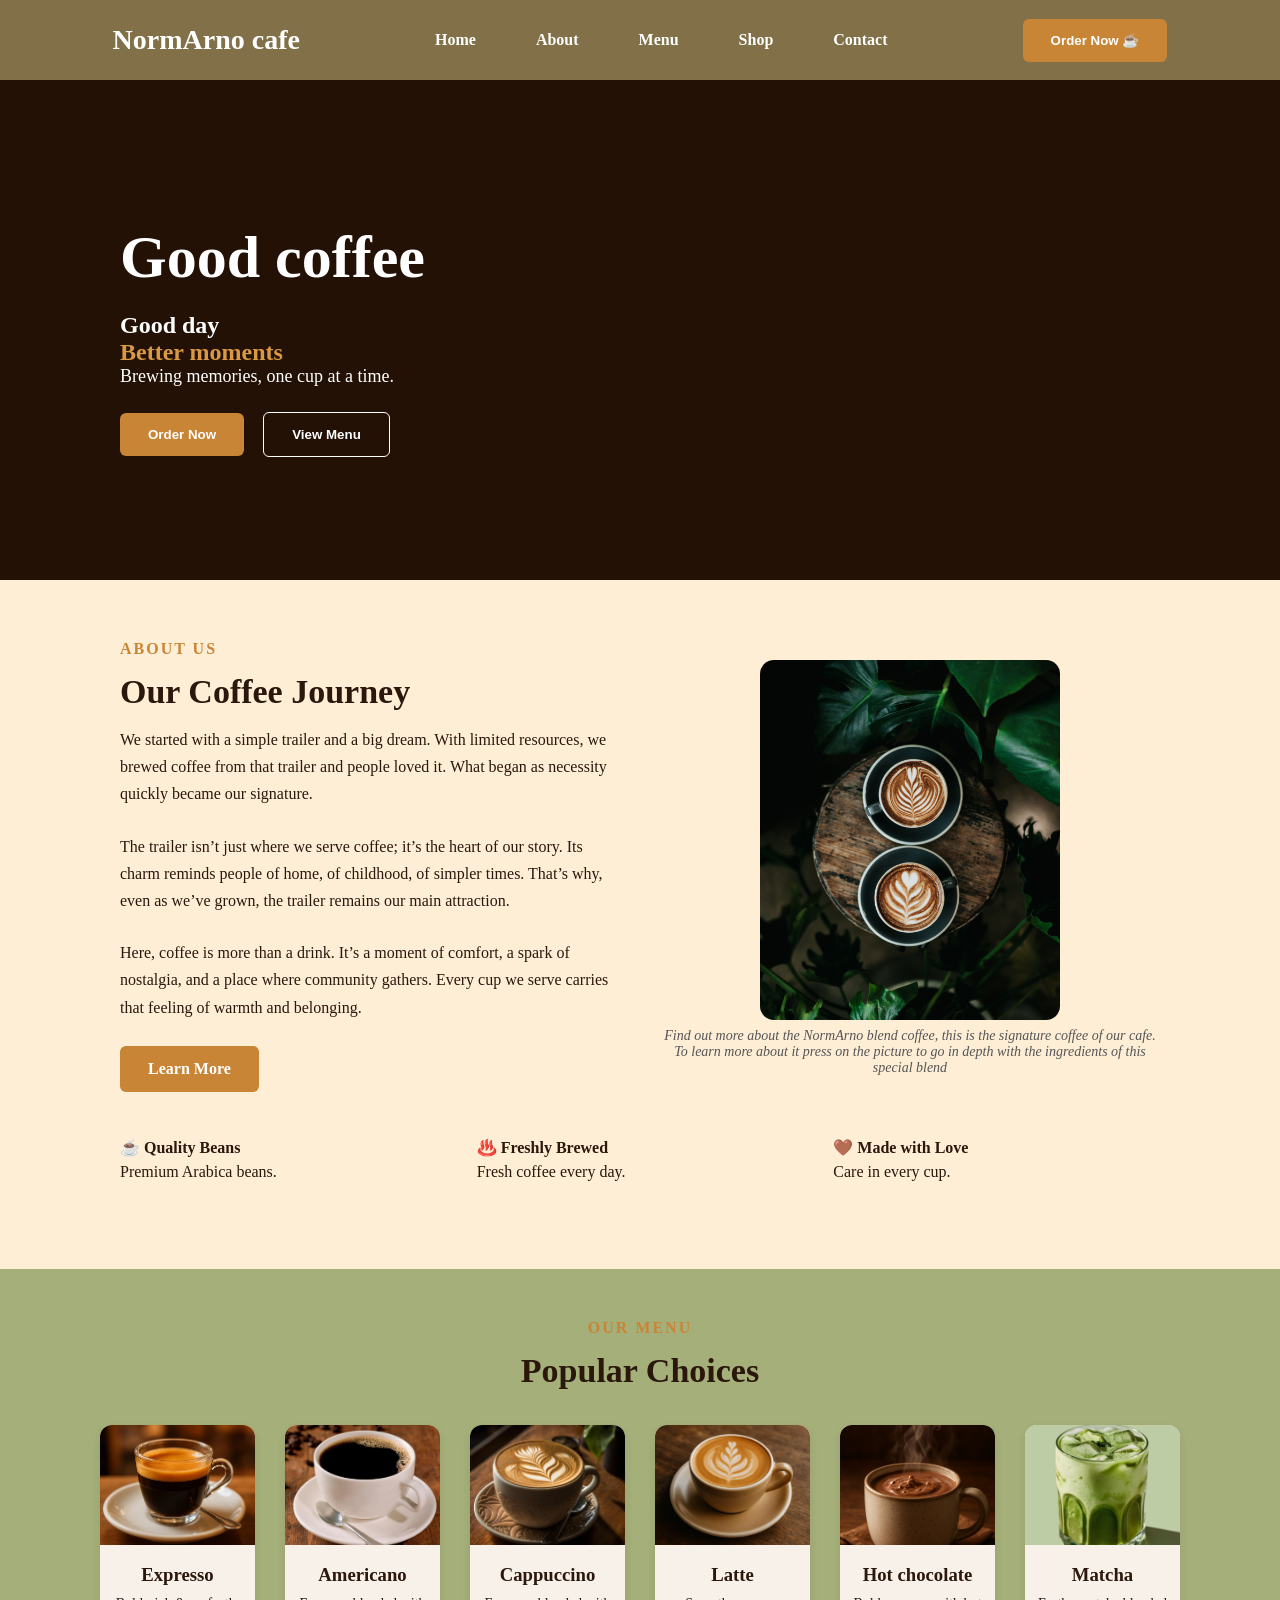
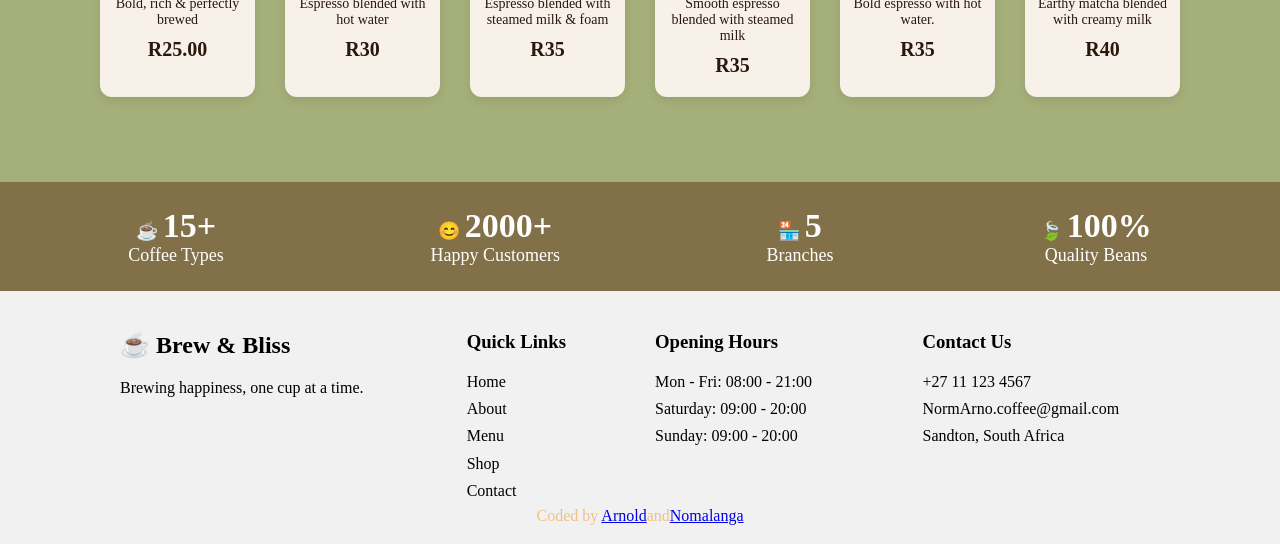
==== Coffee shop/index.html @ 0523b680 "Add files via upload" ====
<!DOCTYPE html>
<html lang="en">
<head>
  <meta charset="UTF-8" />
  <meta name="viewport" content="width=device-width, initial-scale=1.0" />
  <title>Noma & Arnot's coffee shop</title>
  <link rel="stylesheet" href="style.css" />
</head>
<body>

  <header>
    <div class="logo"> NormArno cafe <span></span></div>
    <nav>
     <ul>
      <li><a href="#">Home</a></li>
      <li><a href="#">About</a></li>
      <li><a class="Menu" href="https://plato.coffee/pages/our-menu" target="_blank">Menu</a></li>
       <li><a href="#">Shop</a></li> 
       <li><a href="#">Contact</a></li>
     </ul>
    </nav>
    <button>Order Now ☕</button>
  </header>

  <section class="hero">
    <div class="hero-slides" aria-hidden="true">
      <div class="hero-slide slide-one"></div>
      <div class="hero-slide slide-two"></div>
      <div class="hero-slide slide-three"></div>
    </div>
    <div class="hero-text">
      <h1>Good coffee</h1>
      <h2>Good day <br><span>Better moments</span></h2>
      <p>Brewing memories, one cup at a time.</p>
      <div>
        <button>Order Now</button>
        <button class="outline">View Menu</button>
      </div>
    </div>
  </section>

  <section class="about">
    <figure>
      <a href="https://traderoutecoffees.co.za/product/colombian-coffee-pods-10-pack/" target="_blank">
    <img src="Famous-coffee.jpg" alt="Coffee">
      </a>
    <figcaption>Find out more about the NormArno blend coffee, this is the signature coffee of our cafe. To learn more about it press on the picture to go in depth with the ingredients of this special blend</figcaption>
    </figure>
    <div>
      <h4>ABOUT US</h4>
      <h2>Our Coffee Journey</h2>
      <p>We started with a simple trailer and a big dream. With limited resources, we brewed coffee from that trailer and people loved it. What began as necessity quickly became our signature.</p>
      <p>The trailer isn’t just where we serve coffee; it’s the heart of our story. Its charm reminds people of home, of childhood, of simpler times. That’s why, even as we’ve grown, the trailer remains our main attraction.</p>
      <p>Here, coffee is more than a drink. It’s a moment of comfort, a spark of nostalgia, and a place where community gathers. Every cup we serve carries that feeling of warmth and belonging.</p>
      <a class="about-button" href="https://traderoutecoffees.co.za/our-story/" target="_blank">Learn More</a>
    </div>

    <div class="features">
      <p>☕ <b>Quality Beans</b><br>Premium Arabica beans.</p>
      <p>♨️ <b>Freshly Brewed</b><br>Fresh coffee every day.</p>
      <p>🤎 <b>Made with Love</b><br>Care in every cup.</p>
    </div>
  </section>

  <section class="menu">
    <h4>OUR MENU</h4>
    <h2>Popular Choices</h2>

     <div class="cards">
      <div class="card">
        <img src="Espresso.jfif">
        <h3>Expresso</h3>
        <p>Bold, rich & perfectly brewed</p>
        <b>R25.00</b>
      </div>

      <div class="card">
        <img src="Americano.jfif">
        <h3>Americano</h3>
        <p>Espresso blended with hot water</p>
        <b>R30</b>
      </div>

      <div class="card">
        <img src="Cappuccino.jfif">
        <h3>Cappuccino</h3>
        <p>Espresso blended with steamed milk & foam</p>
        <b>R35</b>
      </div>

      <div class="card">
        <img src="Latte.jfif">
        <h3>Latte</h3>
        <p>Smooth espresso blended with steamed milk</p>
        <b>R35</b>
      </div>

      <div class="card">
        <img src="Hot Chocolate.jfif">
        <h3>Hot chocolate</h3>
        <p>Bold espresso with hot water.</p>
        <b>R35</b>
      </div>
         <div class="card">
        <img src="Matcha.jfif">
        <h3>Matcha</h3>
        <p>Earthy matcha blended with creamy milk</p>
        <b>R40</b>
      </div>

  </section>

  <section class="stats">
    <div>☕ <b>15+</b><br>Coffee Types</div>
    <div>😊 <b>2000+</b><br>Happy Customers</div>
    <div>🏪 <b>5</b><br>Branches</div>
    <div>🍃 <b>100%</b><br>Quality Beans</div>
  </section>

  <footer>
    <div>
      <h2>☕ Brew & Bliss</h2>
      <p>Brewing happiness, one cup at a time.</p>
    </div>

    <div>
      <h3>Quick Links</h3>
      <p>Home<br>About<br>Menu<br>Shop<br>Contact</p>
    </div>

    <div>
      <h3>Opening Hours</h3>
      <p>Mon - Fri: 08:00 - 21:00<br>Saturday: 09:00 - 20:00<br>Sunday: 09:00 - 20:00</p>
    </div>

    <div>
      <h3>Contact Us</h3>
      <p>+27 11 123 4567<br>NormArno.coffee@gmail.com<br>Sandton, South Africa</p>
    </div>

    <p class="credit"> Coded by <a href="https://github.com/dashboard">Arnold</a><a>and</a><a href="https://github.com/NomalangaS">Nomalanga</a></p>
  </footer>

</body>
</html>
---- Coffee shop/style.css ----
*{
  margin:0;
  padding:0;
  box-sizing:border-box;
}

body{
  font-family:Georgia, serif;
  color:#2b170c;
  background:#FFEED6;
}

header{
  height:80px;
  background:#827148;
  color:white;
  display:flex;
  justify-content:space-around;
  align-items:center;
  padding:0 60px;
}

.logo{
  font-size:28px;
  font-weight:bold;
}

.logo span{
  display:block;
  font-size:12px;
  letter-spacing:4px;
}

nav li{
  height: 50px;
}


nav ul{
  width: 100%;
  list-style: none;
  display: flex;
  justify-content: flex-end;
  align-items: center;

}

nav a{
  height: 100%;
  color:white;
  text-decoration:none;
  font-weight:bold;
  padding: 0 30px;
  display: flex;
  align-items: center;
}

nav a:hover{
  background-color: #d99a43;
}

nav li:first-child{
  margin-right: auto;
}

button{
  background:#c98536;
  color:white;
  border:none;
  padding:14px 28px;
  border-radius:6px;
  font-weight:bold;
  cursor:pointer;
}

.hero{
  height:500px;
  position:relative;
  overflow:hidden;
  display:flex;
  align-items:center;
  padding-left:120px;
  color:white;
}

.hero-slides{
  position:absolute;
  inset:0;
  background:#241105;
  z-index:0;
}

.hero-slide{
  position:absolute;
  inset:0;
  background-size:cover;
  background-position:center;
  opacity:0;
  animation:heroSlideshow 15s infinite;
}

.hero-slide::after{
  content:"";
  position:absolute;
  inset:0;
  background:rgba(0,0,0,.25);
}

.slide-one{
  background-image:url("NormArno\ background.png");
  background-size:fit;
  background-repeat:no-repeat;
  background-color:#d8c8ad;
  animation-delay:0s;
}

.slide-two{
  background-image:url("Iced.jpg");
  animation-delay:-5s;
}

.slide-three{
  background-image:url("Coffee\'s.jpg");
  animation-delay:-10s;
}

@keyframes heroSlideshow{
  0%, 33.33%{opacity:1;}
  40%, 100%{opacity:0;}
}

.hero-text{
  position:relative;
  z-index:1;
}

.hero h4{
  color:#d99a43;
  letter-spacing:3px;
}

.hero h1{
  font-size:60px;
  margin:20px 0;
}

.hero span{
  color:#d99a43;
}

.hero p{
  font-size:18px;
  margin-bottom:25px;
}

.outline{
  background:transparent;
  border:1px solid white;
  margin-left:15px;
}

.about{
  display:grid;
  grid-template-columns:1fr 1fr;
  gap:40px;
  padding:60px 120px;
  align-items:start;
}

.about img{
  width:100%;
  height:360px;
  object-fit:cover;
  border-radius:14px;
  grid-column:2;
  grid-row:1;
}

.about > div:not(.features){
  grid-column:1;
  grid-row:1;
}

.about h4,
.menu h4{
  color:#c98536;
  letter-spacing:2px;
}

nav a:hover{
  background: color #d99a43;
}

.about-button{
  display:inline-block;
  background:#c98536;
  color:white;
  text-decoration:none;
  padding:14px 28px;
  border-radius:6px;
  font-weight:bold;
}

.about h2,
.menu h2{
  font-size:34px;
  margin:15px 0;
}

.about > div:not(.features) p{
  text-align:left;
  line-height:1.7;
  margin-bottom:25px;
}

.features p{
  margin-bottom:25px;
  line-height:1.5;
}

.features{
  grid-column:1 / -1;
  display:grid;
  grid-template-columns:repeat(3, 1fr);
  gap:30px;
}

.menu{
  text-align:center;
  padding:50px 100px;
  background:#A5AF79;
}

.cards{
  display:flex;
  justify-content:center;
  gap:30px;
  margin:35px 0;
}

.card{
  width:210px;
  background:#f7f1ea;
  border-radius:12px;
  overflow:hidden;
  padding-bottom:20px;
  box-shadow:0 4px 10px rgba(0,0,0,.08);
}

.card img{
  width:100%;
  height:120px;
  object-fit:cover;
}

.card h3{
  margin-top:15px;
}

.card p{
  font-size:14px;
  padding:10px;
}

.card b{
  font-size:20px;
}

.stats{
  background:#827148;
  color:white;
  display:flex;
  justify-content:space-around;
  padding:25px;
  text-align:center;
  font-size:18px;
}

.stats b{
  font-size:34px;
}

footer{
  background:#F1F1F1;
  color:black;
  display:grid;
  grid-template-columns:2fr 1fr 1.5fr 1.5fr;
  gap:30px;
  padding:40px 120px;
  position:relative;
}

footer h2,
footer h3{
  margin-bottom:15px;
}

footer p{
  line-height:1.7;
}

.credit{
  position:absolute;
  bottom:15px;
  left:50%;
  transform:translateX(-50%);
  color:#f2c087;
}

@media(max-width:900px){
  header,
  .cards,
  .stats{
    flex-direction:column;
    height:auto;
    gap:20px;
    padding:20px;
  }

  .about{
    grid-template-columns:1fr 1fr;
    padding:40px 25px;
  }

  footer{
    grid-template-columns:1fr;
    padding:40px 25px;
  }

  .hero{
    padding:40px;
  }

  .hero h1{
    font-size:42px;
  }

  .cards{
    align-items:center;
  }
}

@media(max-width:600px){
  .about{
    grid-template-columns:1fr;
  }

  .about img,
  .about > div:not(.features){
    grid-column:auto;
    grid-row:auto;
  }

  header{
    padding:20px 15px;
    text-align:center;
  }

  .logo{
    font-size:24px;
  }

  nav{
    display:flex;
    flex-wrap:wrap;
    justify-content:center;
    gap:10px;
  }

  nav a{
    margin:0 5px;
  }

  .hero{
    min-height:500px;
    height:auto;
    padding:40px 25px;
  }

  .slide-one{
    background-size:cover;
    background-position:center;
  }

  .hero h1{
    font-size:38px;
  }

  .hero h2{
    font-size:28px;
  }

  .hero-text button{
    margin:5px 0;
  }

  .outline{
    margin-left:0;
  }

  .menu{
    padding:45px 20px;
  }

  .cards{
    width:100%;
  }

  .card{
    width:min(100%, 280px);
  }

  .stats{
    gap:25px;
  }

  footer{
    text-align:center;
    padding:40px 25px 70px;
  }
}



































































figure {
  text-align: center;       /* centers image + caption */
  margin: 20px auto;        /* spacing around the figure */
}

figure img {
  max-width: 300px;         /* keeps image size manageable */
  display: block;
  margin: 0 auto;           /* centers the image */
  border-radius: 10px;      /* optional: rounded corners */
}

figcaption {
  font-size: 14px;          /* smaller caption text */
  color: #555;              /* softer gray tone */
  margin-top: 8px;          /* space between image and caption */
  font-style: italic;       /* makes it look like a caption */
}
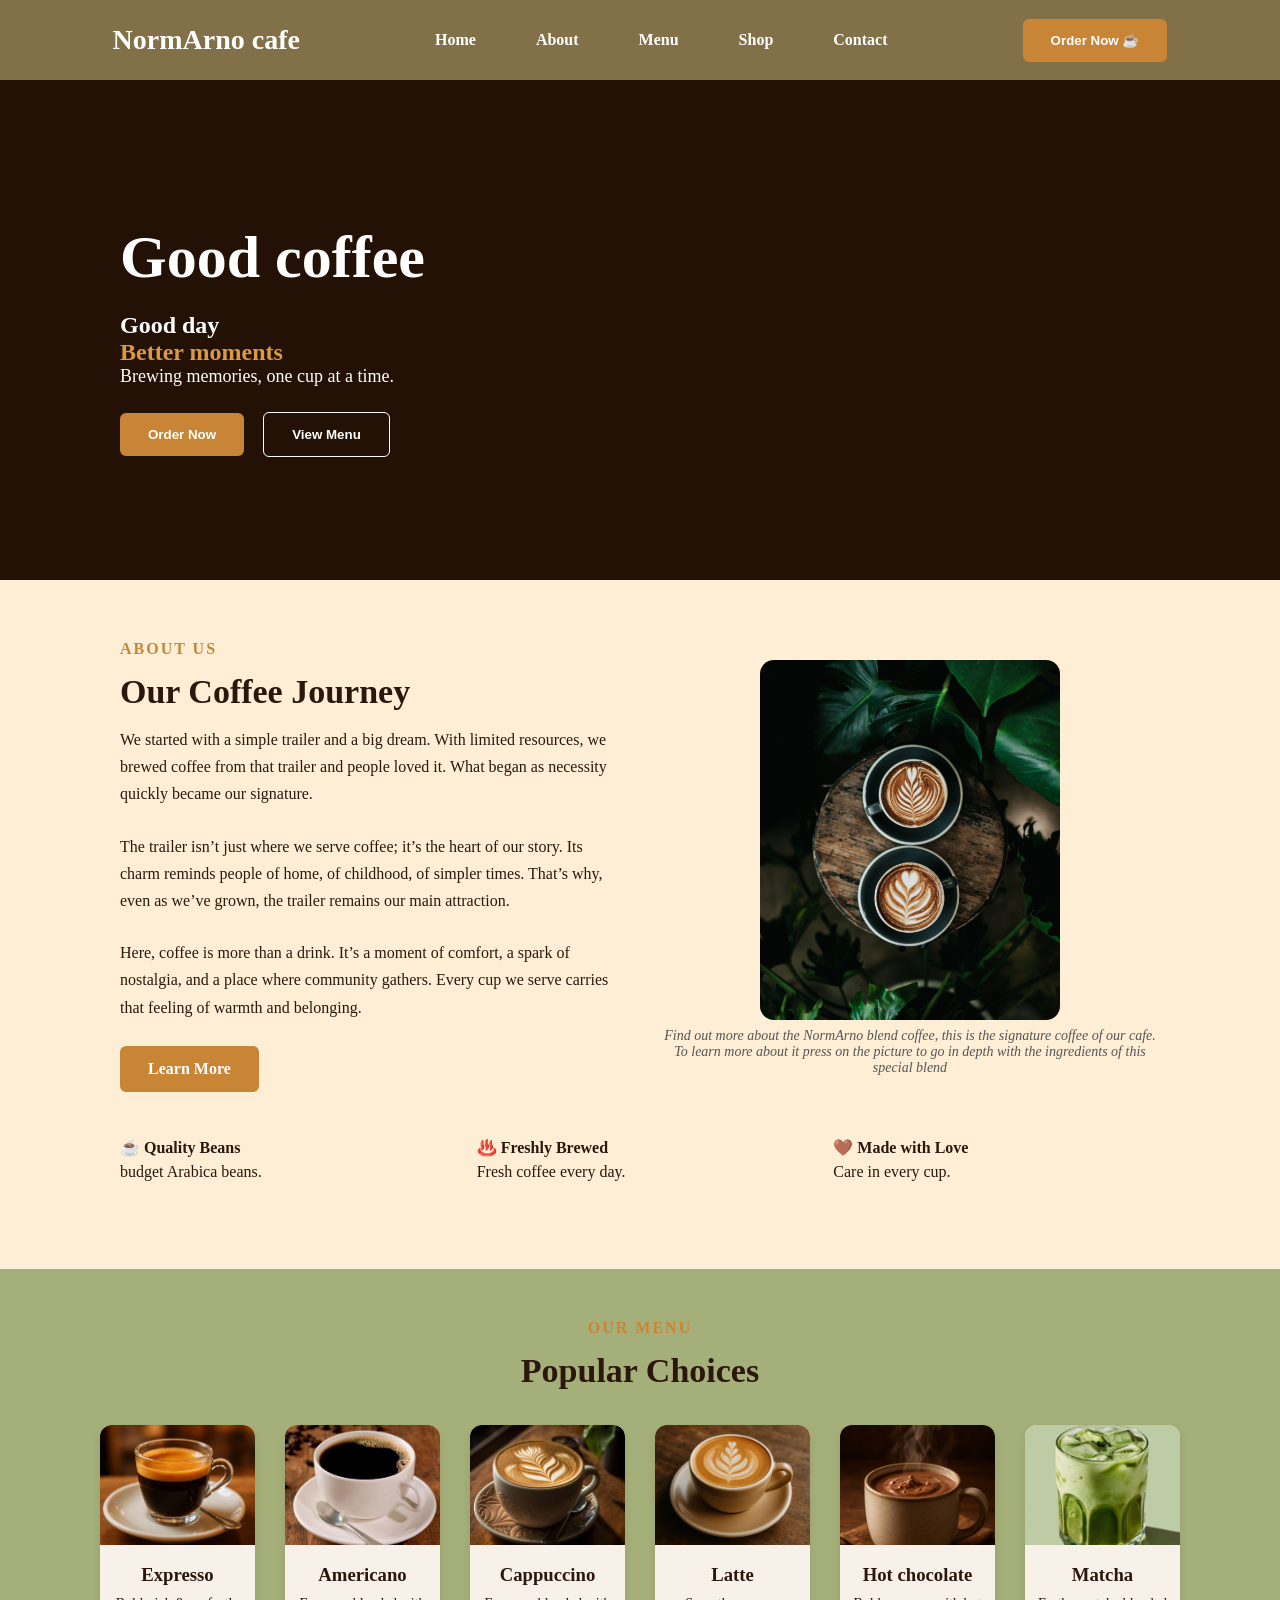
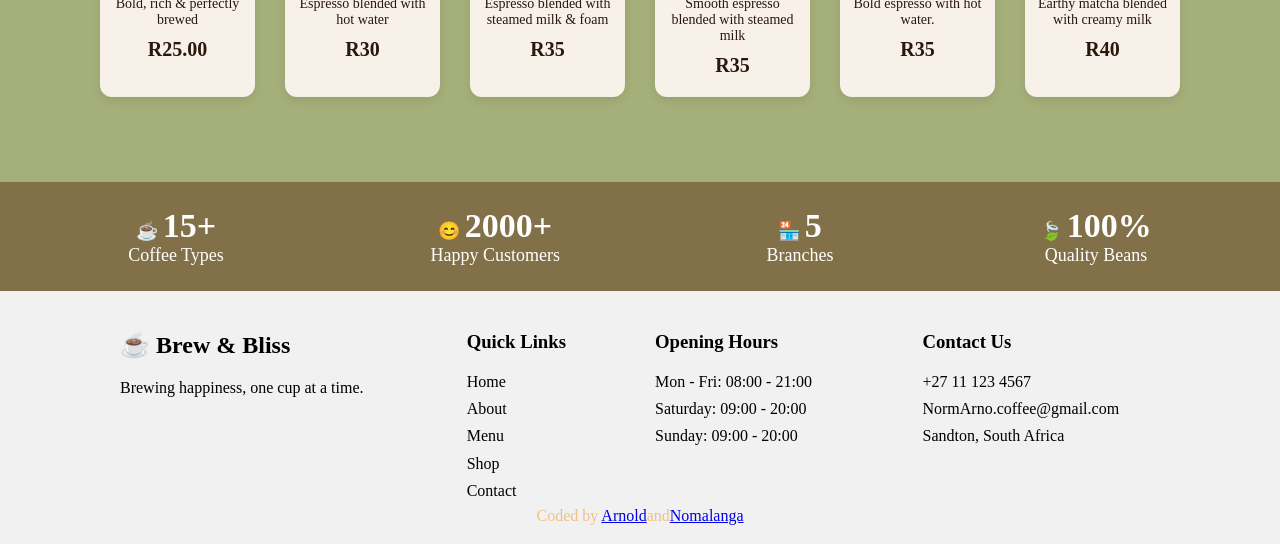
==== commit 5a8f5f8c: "canged from preminu to budget" ====
--- a/Coffee shop/index.html
+++ b/Coffee shop/index.html
@@ -56,7 +56,7 @@
     </div>
 
     <div class="features">
-      <p>☕ <b>Quality Beans</b><br>Premium Arabica beans.</p>
+      <p>☕ <b>Quality Beans</b><br>budget Arabica beans.</p>
       <p>♨️ <b>Freshly Brewed</b><br>Fresh coffee every day.</p>
       <p>🤎 <b>Made with Love</b><br>Care in every cup.</p>
     </div>
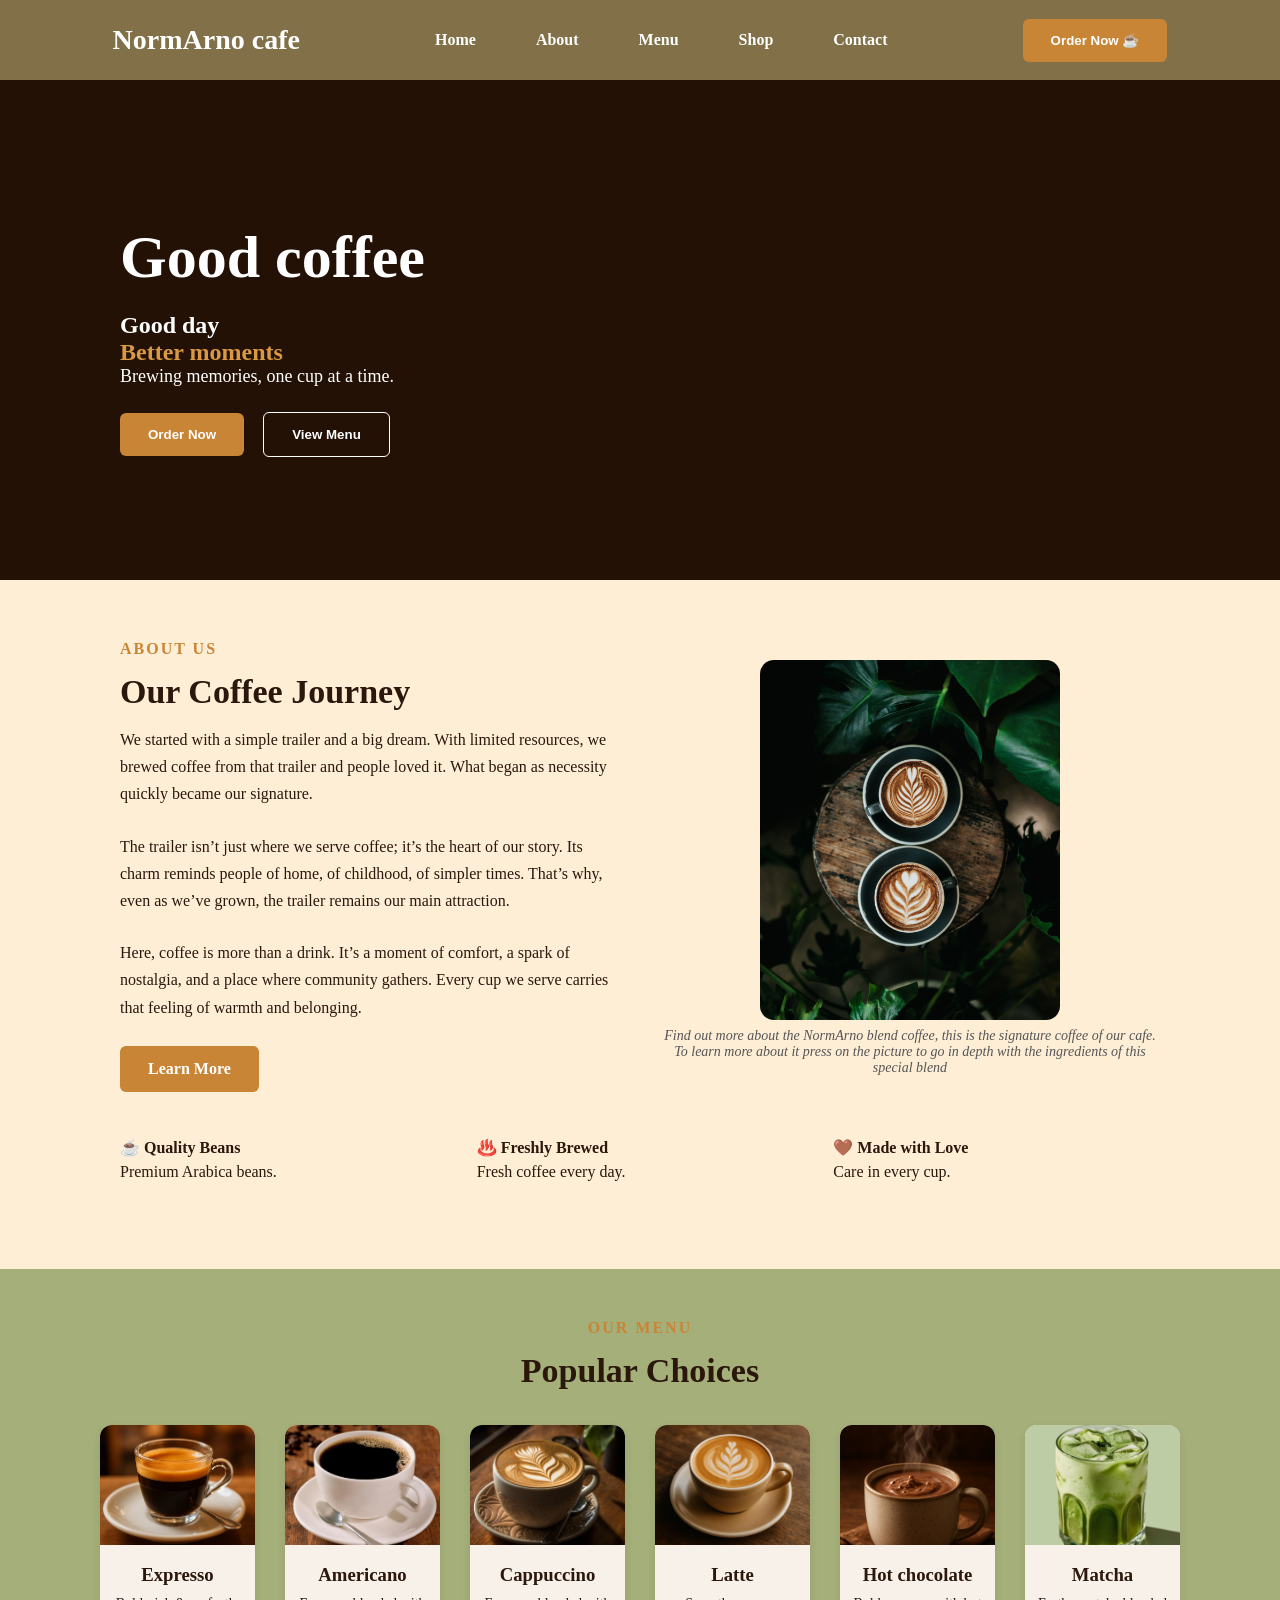
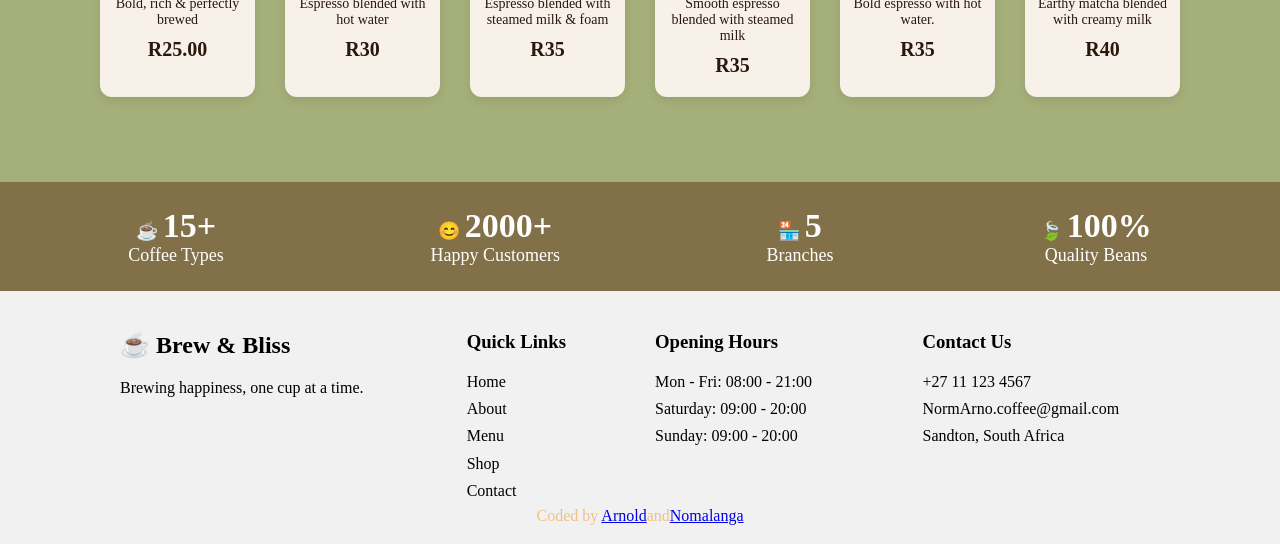
==== commit 6dde2b21: "canged from preminu to budget" ====
--- a/Coffee shop/index.html
+++ b/Coffee shop/index.html
@@ -56,7 +56,7 @@
     </div>
 
     <div class="features">
-      <p>☕ <b>Quality Beans</b><br>budget Arabica beans.</p>
+      <p>☕ <b>Quality Beans</b><br>Premium Arabica beans.</p>
       <p>♨️ <b>Freshly Brewed</b><br>Fresh coffee every day.</p>
       <p>🤎 <b>Made with Love</b><br>Care in every cup.</p>
     </div>
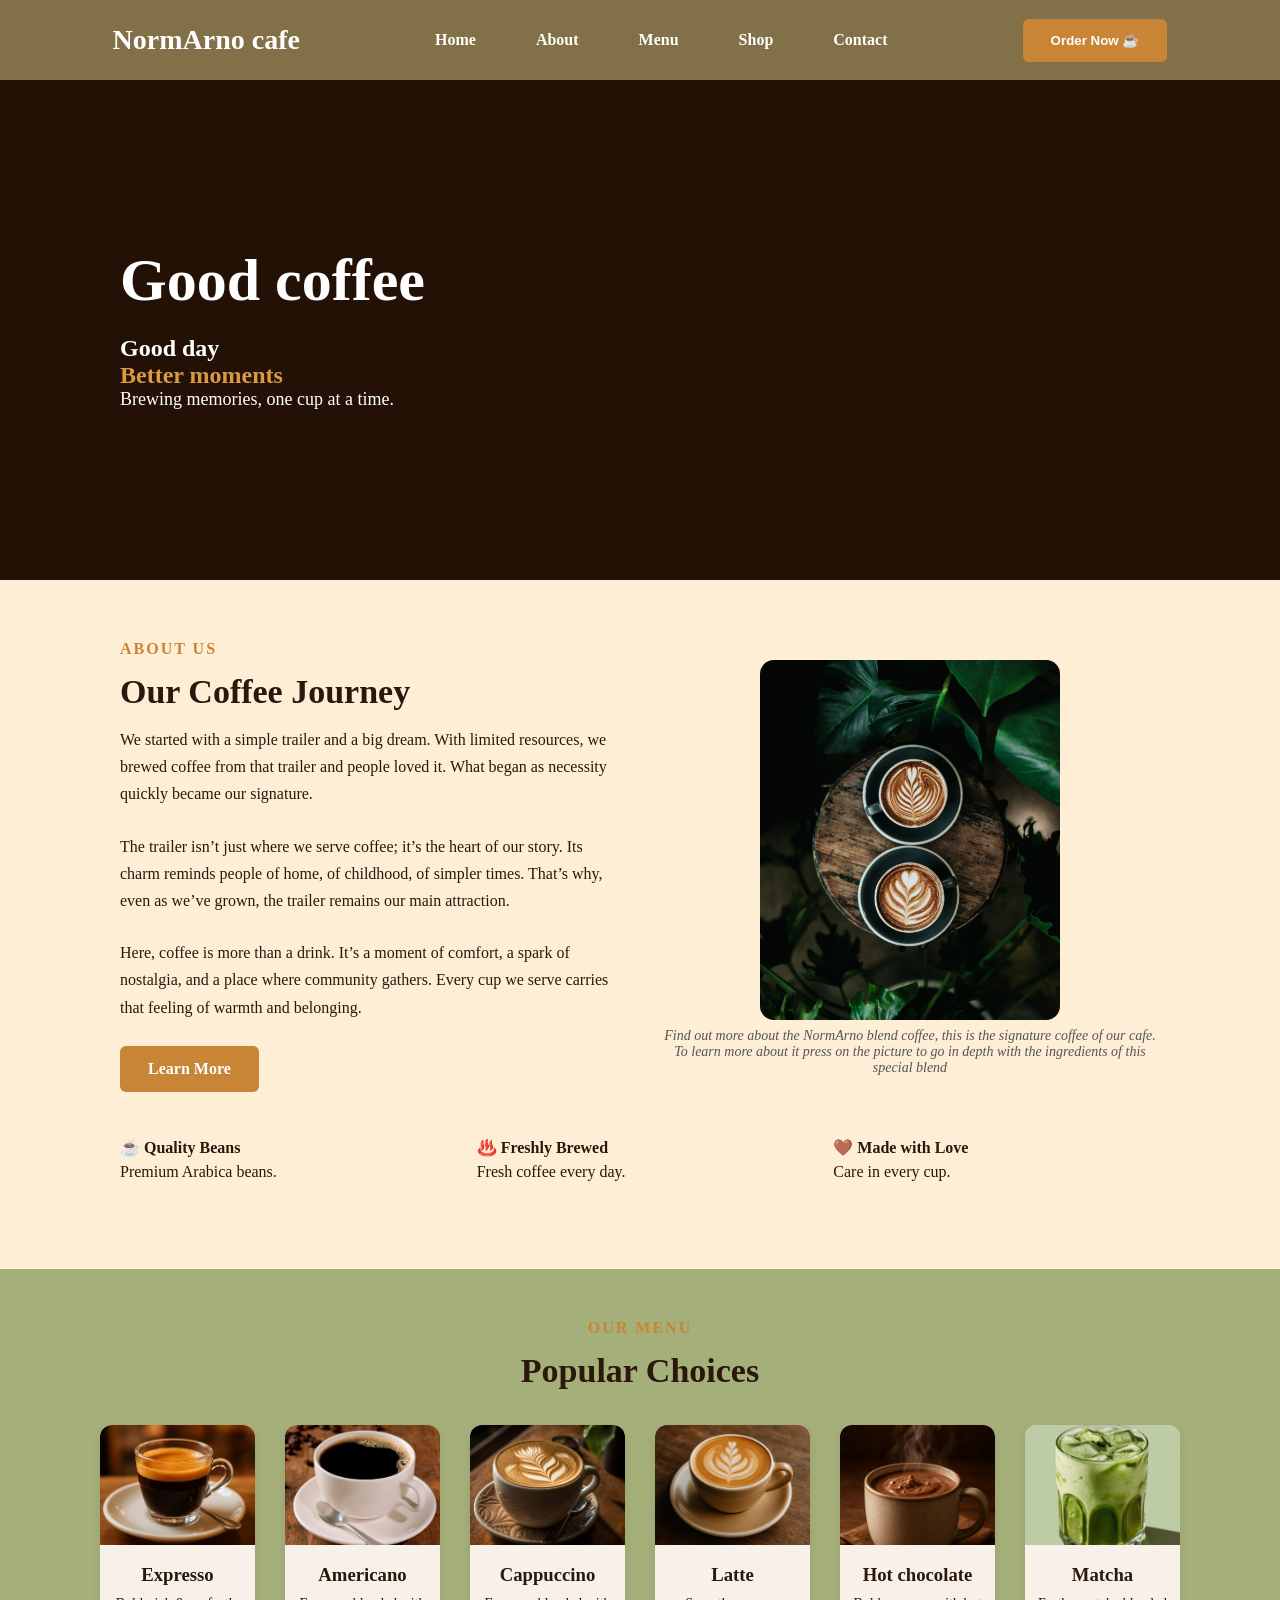
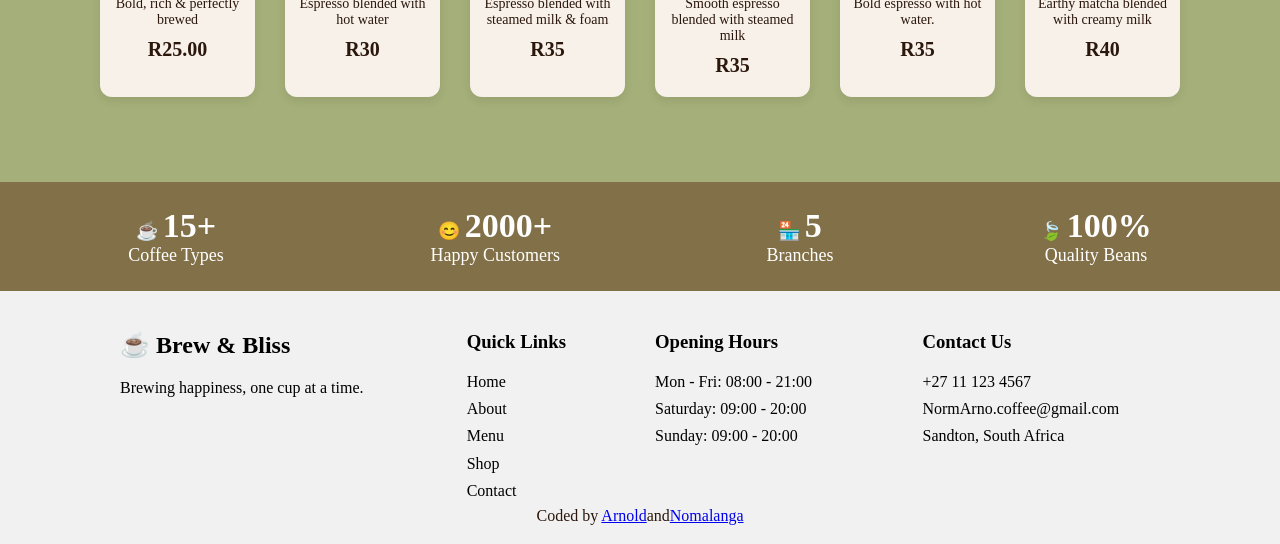
==== commit 3ec1ba3e: "Changed colours" ====
--- a/Coffee shop/index.html
+++ b/Coffee shop/index.html
@@ -32,10 +32,6 @@
       <h1>Good coffee</h1>
       <h2>Good day <br><span>Better moments</span></h2>
       <p>Brewing memories, one cup at a time.</p>
-      <div>
-        <button>Order Now</button>
-        <button class="outline">View Menu</button>
-      </div>
     </div>
   </section>
 
--- a/Coffee shop/style.css
+++ b/Coffee shop/style.css
@@ -304,7 +304,7 @@
   bottom:15px;
   left:50%;
   transform:translateX(-50%);
-  color:#f2c087;
+  color:#2b170c;
 }
 
 @media(max-width:900px){
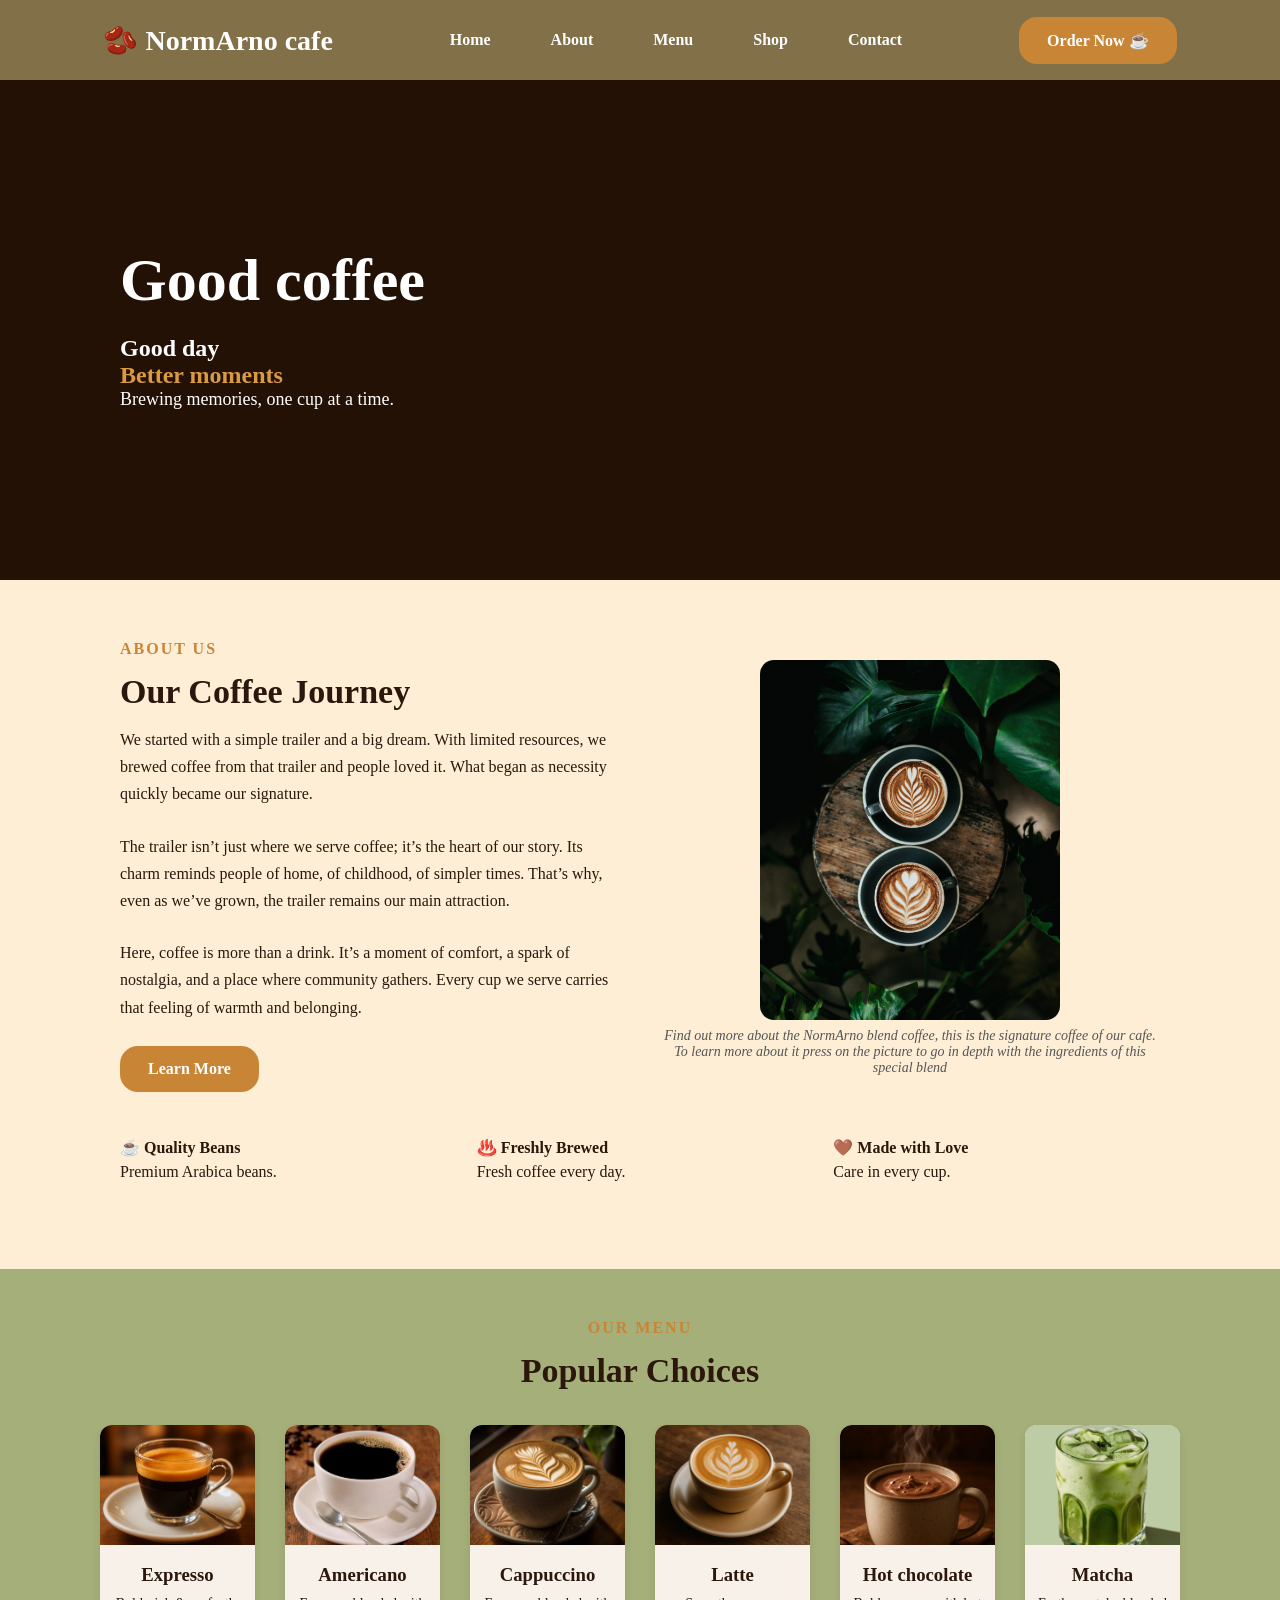
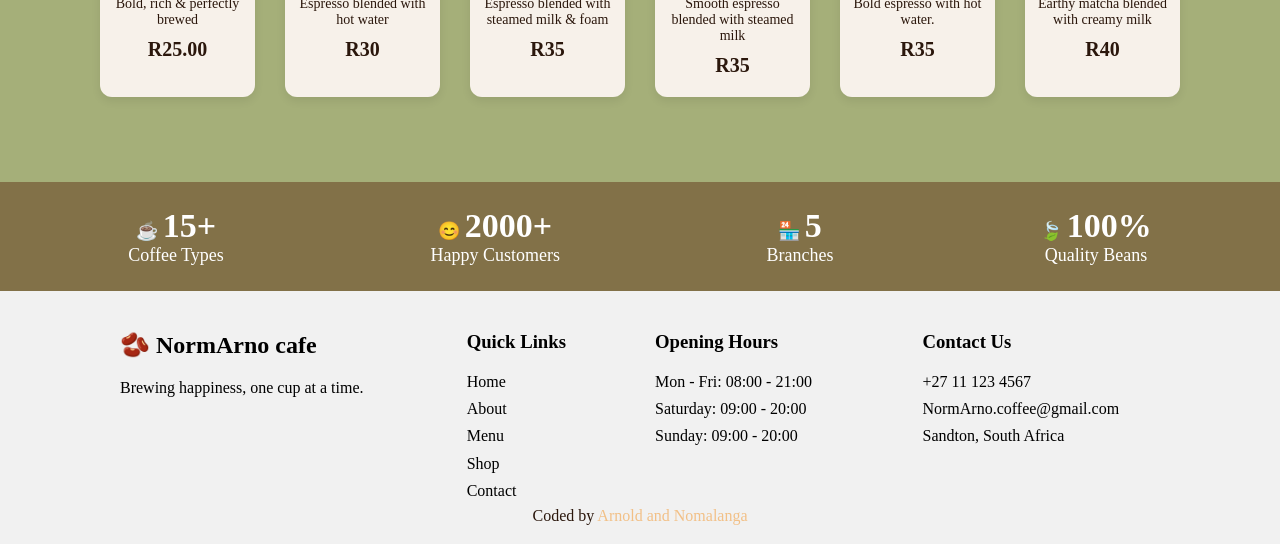
==== commit 39e97fde: "Changed link customization, and added an emoji as branding logo" ====
--- a/Coffee shop/index.html
+++ b/Coffee shop/index.html
@@ -9,20 +9,22 @@
 <body>
 
   <header>
-    <div class="logo"> NormArno cafe <span></span></div>
+    <div class="logo"> 🫘 NormArno cafe <span></span></div>
     <nav>
      <ul>
-      <li><a href="#">Home</a></li>
-      <li><a href="#">About</a></li>
-      <li><a class="Menu" href="https://plato.coffee/pages/our-menu" target="_blank">Menu</a></li>
-       <li><a href="#">Shop</a></li> 
-       <li><a href="#">Contact</a></li>
+      <li><a href="#home">Home</a></li>
+      <li><a href="#About">About</a></li>
+      <li><a href="#Menu">Menu</a></li>
+      <li><a href="#Shop">Shop</a></li> 
+      <li><a href="#Contact">Contact</a></li>
      </ul>
     </nav>
-    <button>Order Now ☕</button>
+    <a href="https://plato.coffee/pages/our-menu" target="_blank" class="btn">
+  Order Now ☕
+</a>
   </header>
 
-  <section class="hero">
+  <section id="home" class="hero">
     <div class="hero-slides" aria-hidden="true">
       <div class="hero-slide slide-one"></div>
       <div class="hero-slide slide-two"></div>
@@ -35,7 +37,7 @@
     </div>
   </section>
 
-  <section class="about">
+  <section id="About" class="about">
     <figure>
       <a href="https://traderoutecoffees.co.za/product/colombian-coffee-pods-10-pack/" target="_blank">
     <img src="Famous-coffee.jpg" alt="Coffee">
@@ -48,7 +50,7 @@
       <p>We started with a simple trailer and a big dream. With limited resources, we brewed coffee from that trailer and people loved it. What began as necessity quickly became our signature.</p>
       <p>The trailer isn’t just where we serve coffee; it’s the heart of our story. Its charm reminds people of home, of childhood, of simpler times. That’s why, even as we’ve grown, the trailer remains our main attraction.</p>
       <p>Here, coffee is more than a drink. It’s a moment of comfort, a spark of nostalgia, and a place where community gathers. Every cup we serve carries that feeling of warmth and belonging.</p>
-      <a class="about-button" href="https://traderoutecoffees.co.za/our-story/" target="_blank">Learn More</a>
+      <a class="btn" href="https://traderoutecoffees.co.za/our-story/" target="_blank">Learn More</a>
     </div>
 
     <div class="features">
@@ -58,7 +60,7 @@
     </div>
   </section>
 
-  <section class="menu">
+  <section id="Menu" class="menu">
     <h4>OUR MENU</h4>
     <h2>Popular Choices</h2>
 
@@ -106,16 +108,16 @@
 
   </section>
 
-  <section class="stats">
+  <section id="Shop" class="stats">
     <div>☕ <b>15+</b><br>Coffee Types</div>
     <div>😊 <b>2000+</b><br>Happy Customers</div>
     <div>🏪 <b>5</b><br>Branches</div>
     <div>🍃 <b>100%</b><br>Quality Beans</div>
   </section>
 
-  <footer>
+  <footer id="Contact">
     <div>
-      <h2>☕ Brew & Bliss</h2>
+      <h2> 🫘 NormArno cafe</h2>
       <p>Brewing happiness, one cup at a time.</p>
     </div>
 
@@ -134,7 +136,7 @@
       <p>+27 11 123 4567<br>NormArno.coffee@gmail.com<br>Sandton, South Africa</p>
     </div>
 
-    <p class="credit"> Coded by <a href="https://github.com/dashboard">Arnold</a><a>and</a><a href="https://github.com/NomalangaS">Nomalanga</a></p>
+    <p class="credit"> Coded by <a href="https://github.com/dashboard">Arnold</a><a> and </a><a href="https://github.com/NomalangaS">Nomalanga</a></p>
   </footer>
 
 </body>
--- a/Coffee shop/style.css
+++ b/Coffee shop/style.css
@@ -71,6 +71,34 @@
   border-radius:6px;
   font-weight:bold;
   cursor:pointer;
+}
+
+.btn {
+  background:#c98536;
+  color:white;
+  text-decoration:none;
+  padding:14px 28px;
+  border-radius:18px;
+  font-weight:bold;
+  cursor:pointer;
+  display:inline-block;
+  transition:all 0.3s ease;
+}
+
+.btn:hover {
+  background:#a86428;
+  color:#fff;
+}
+
+.btn.outline {
+  background:transparent;
+  border:1px solid #c98536;
+  color:#c98536;
+}
+
+.btn.outline:hover {
+  background:#c98536;
+  color:#fff;
 }
 
 .hero{
@@ -197,7 +225,7 @@
   color:white;
   text-decoration:none;
   padding:14px 28px;
-  border-radius:6px;
+  border-radius:15px;
   font-weight:bold;
 }
 
@@ -307,6 +335,15 @@
   color:#2b170c;
 }
 
+.credit a {
+  color:#f2c087;
+  text-decoration:none;
+}
+
+.credit a:hover {
+  text-decoration:underline;
+}
+
 @media(max-width:900px){
   header,
   .cards,
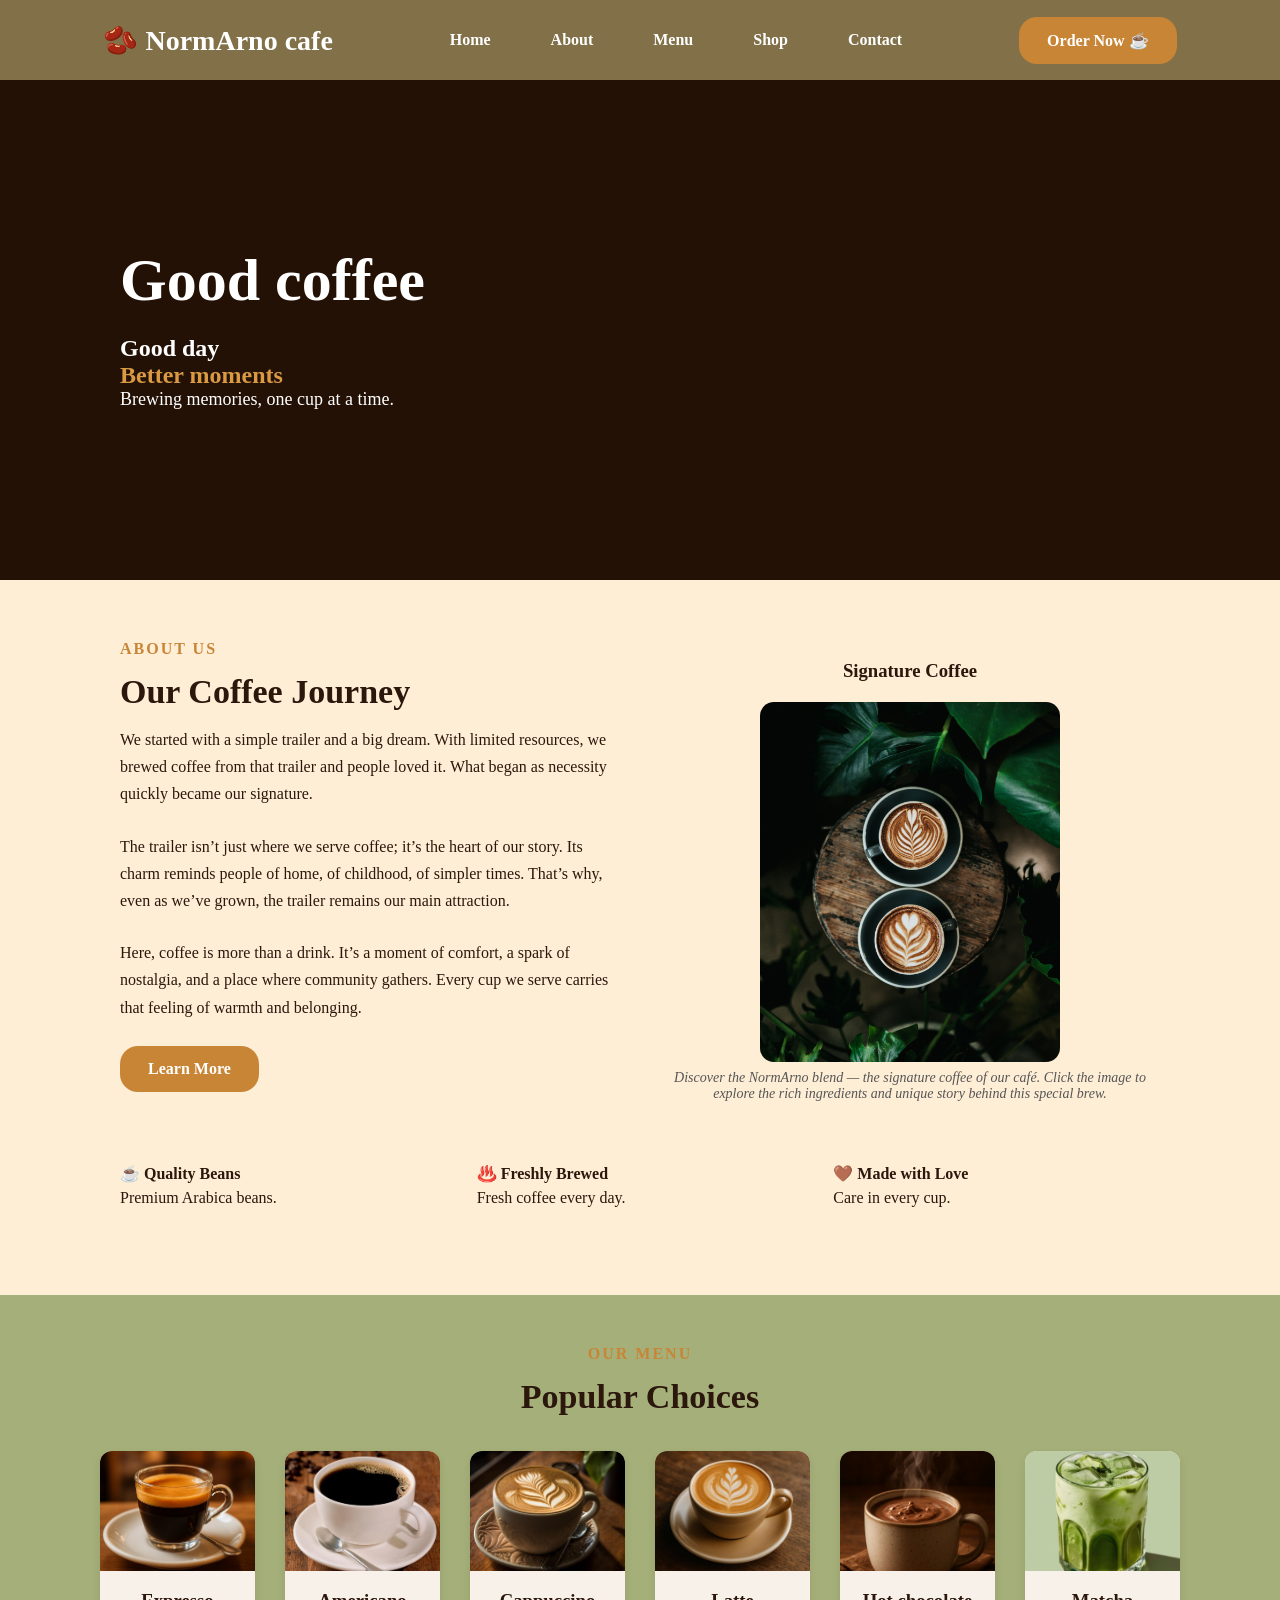
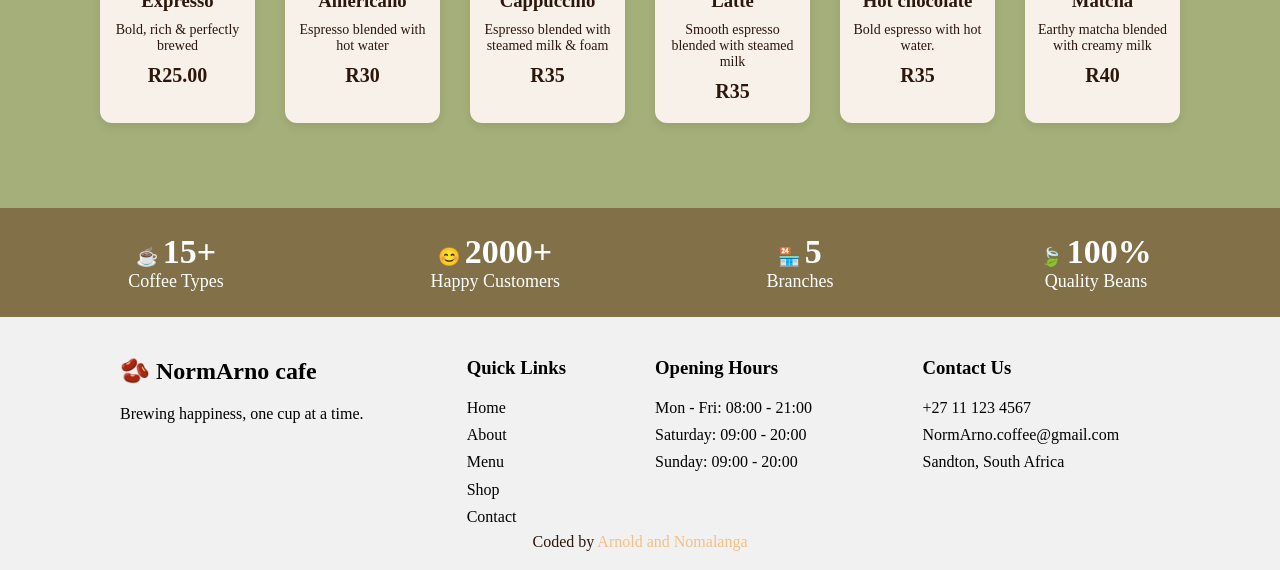
==== commit d1996867: "Changed the caption, and adjusted spacing between the picture and heading" ====
--- a/Coffee shop/index.html
+++ b/Coffee shop/index.html
@@ -39,10 +39,11 @@
 
   <section id="About" class="about">
     <figure>
+      <h3 class="coffe-title">Signature Coffee</h3>
       <a href="https://traderoutecoffees.co.za/product/colombian-coffee-pods-10-pack/" target="_blank">
     <img src="Famous-coffee.jpg" alt="Coffee">
       </a>
-    <figcaption>Find out more about the NormArno blend coffee, this is the signature coffee of our cafe. To learn more about it press on the picture to go in depth with the ingredients of this special blend</figcaption>
+    <figcaption>Discover the NormArno blend — the signature coffee of our café. Click the image to explore the rich ingredients and unique story behind this special brew.</figcaption>
     </figure>
     <div>
       <h4>ABOUT US</h4>
--- a/Coffee shop/style.css
+++ b/Coffee shop/style.css
@@ -195,6 +195,15 @@
   align-items:start;
 }
 
+.coffee-title {
+  text-align: center;
+  font-size: 22px;
+  font-weight: bold;
+  margin-bottom: 20px;
+  color: #3e2723; /* deep coffee brown */
+  letter-spacing: 1px;
+}
+
 .about img{
   width:100%;
   height:360px;
@@ -202,6 +211,7 @@
   border-radius:14px;
   grid-column:2;
   grid-row:1;
+  margin-top:20px;
 }
 
 .about > div:not(.features){
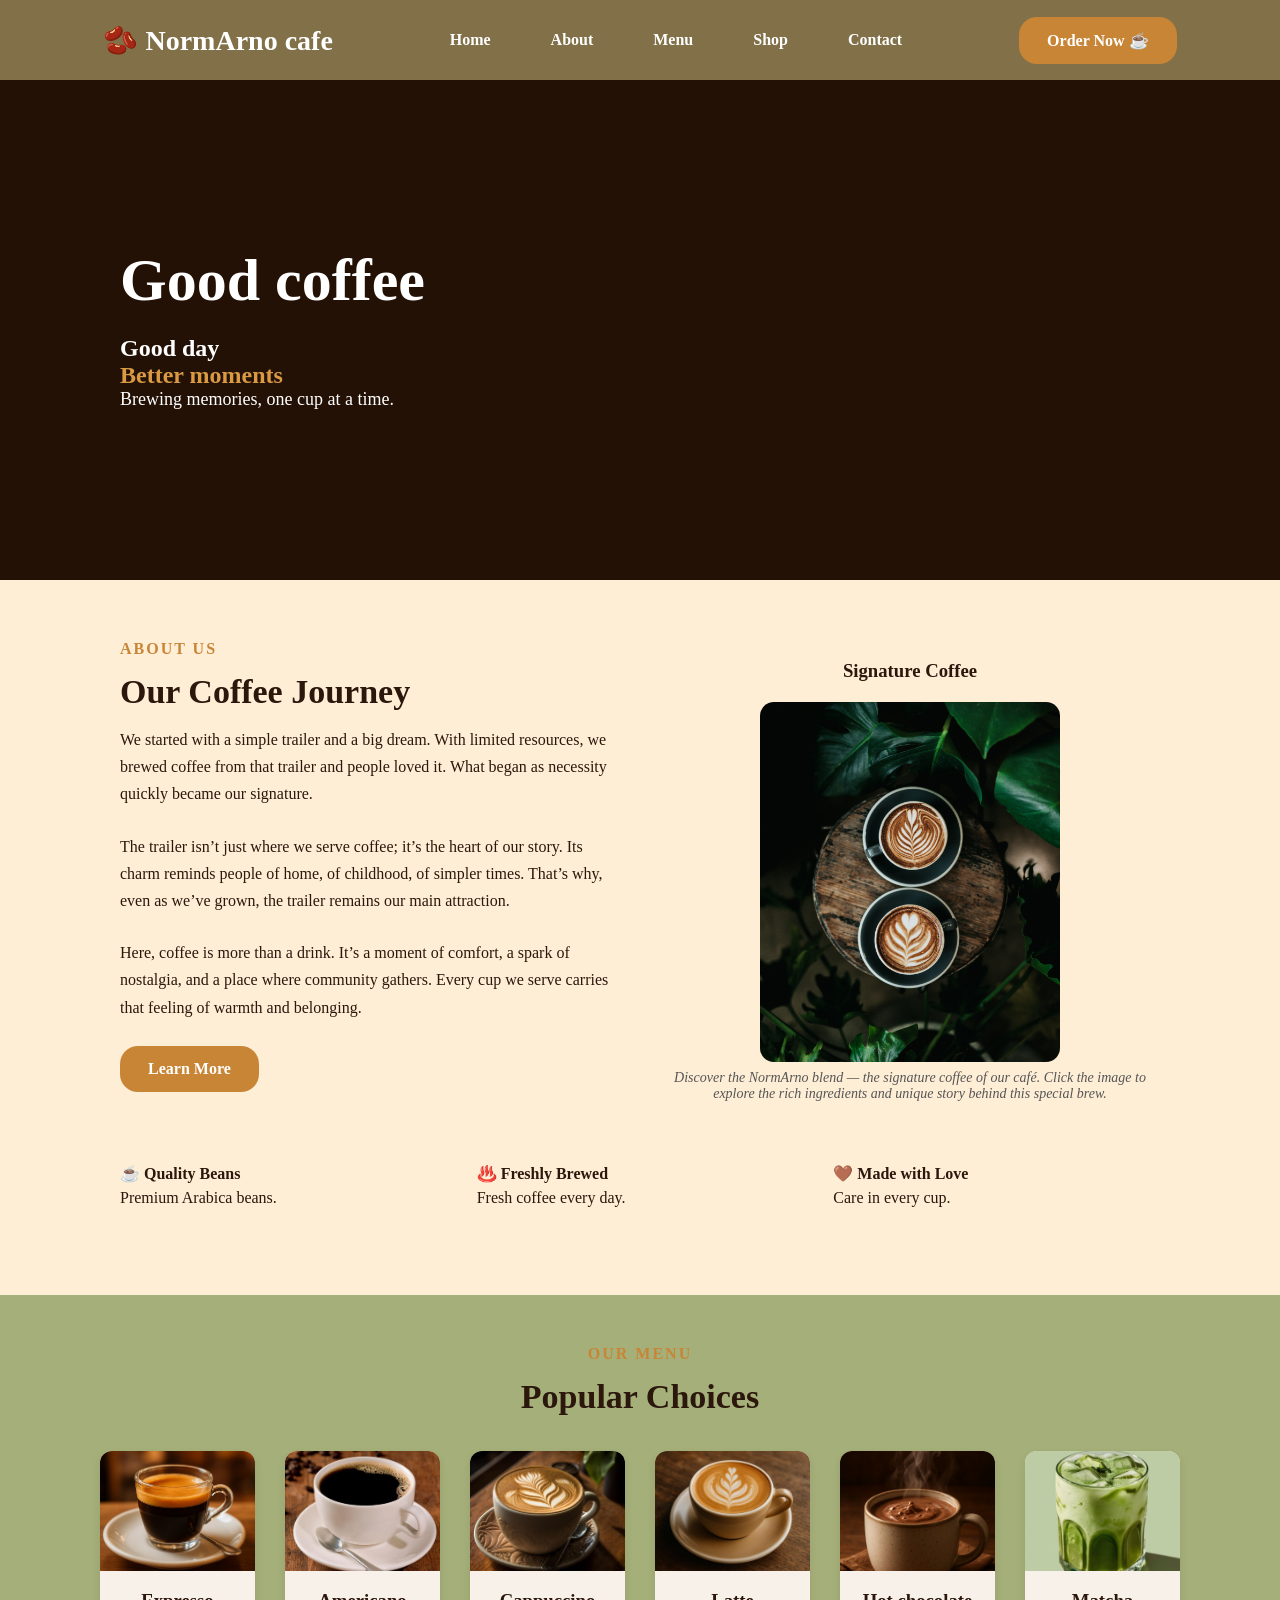
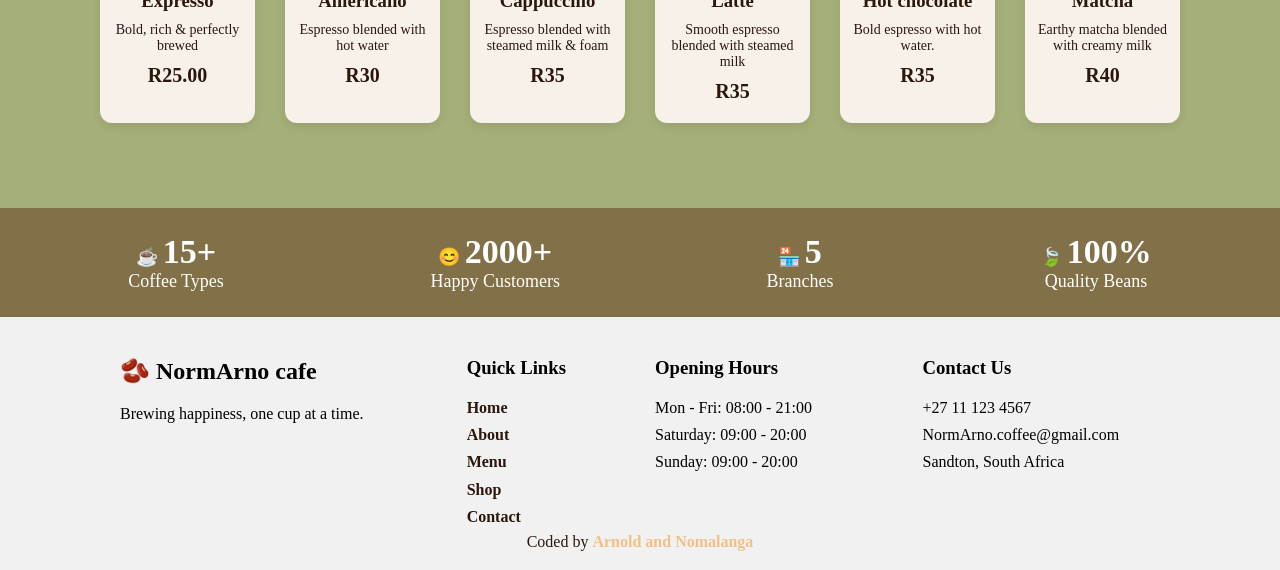
==== commit 78206d20: "Added links on the footers quick links and customized them to desired look" ====
--- a/Coffee shop/index.html
+++ b/Coffee shop/index.html
@@ -124,7 +124,13 @@
 
     <div>
       <h3>Quick Links</h3>
-      <p>Home<br>About<br>Menu<br>Shop<br>Contact</p>
+  <p>
+    <a href="#Home">Home</a><br>
+    <a href="#About">About</a><br>
+    <a href="#Menu">Menu</a><br>
+    <a href="#Shop">Shop</a><br>
+    <a href="#contact">Contact</a>
+  </p>
     </div>
 
     <div>
--- a/Coffee shop/style.css
+++ b/Coffee shop/style.css
@@ -2,6 +2,10 @@
   margin:0;
   padding:0;
   box-sizing:border-box;
+}
+
+html {
+  scroll-behavior: smooth;
 }
 
 body{
@@ -328,6 +332,17 @@
   position:relative;
 }
 
+footer a {
+  color: #2b170c;
+  text-decoration: none;
+  font-weight: bold;
+}
+
+footer a:hover {
+  color: #c98536;
+  text-decoration: underline;
+}
+
 footer h2,
 footer h3{
   margin-bottom:15px;
